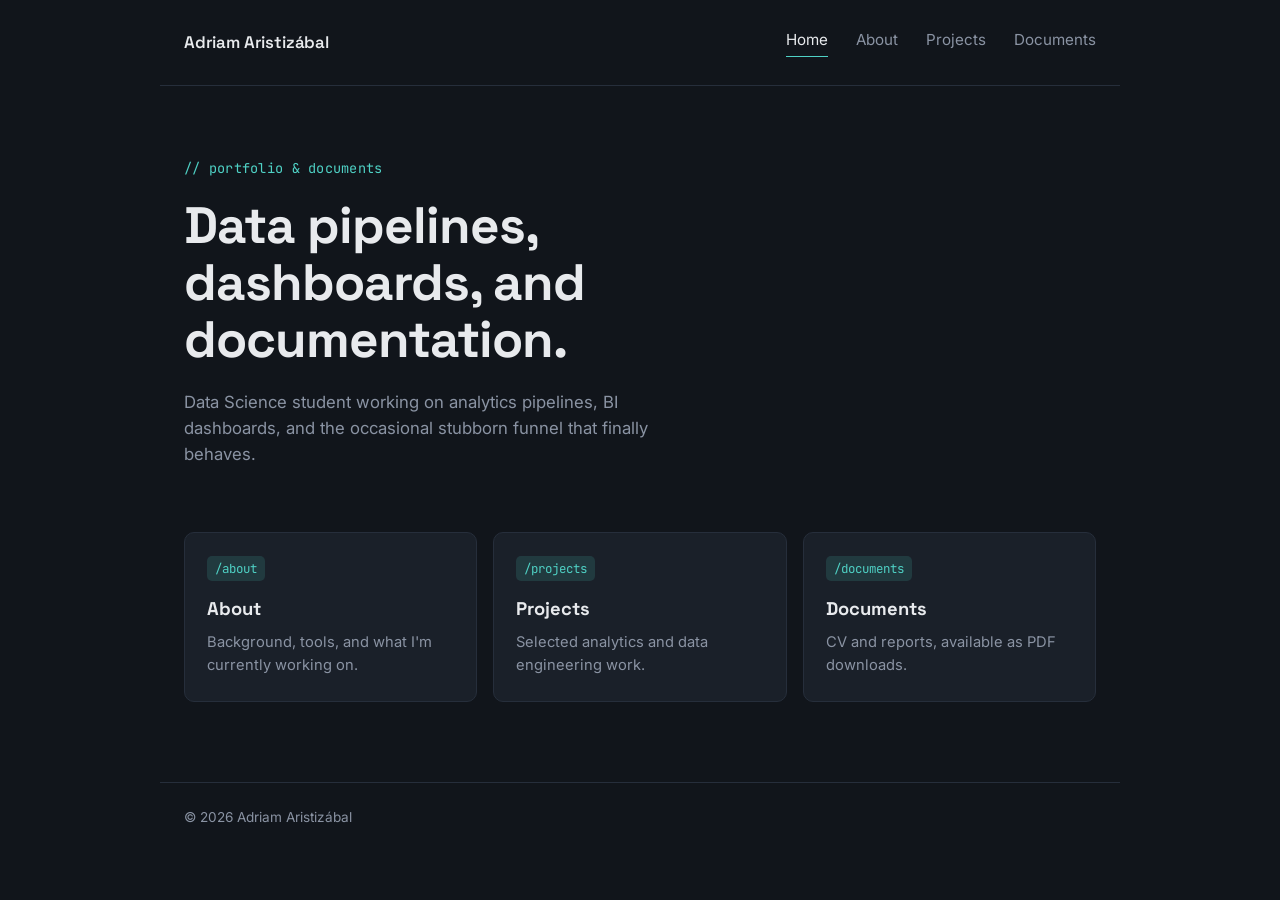
==== index.html @ b163a846 "initial commit" ====
<!doctype html>
<html lang="es">
<head>
  <meta charset="UTF-8">
  <meta name="viewport" content="width=device-width, initial-scale=1.0">
  <title>Adriam Aristizábal — Portafolio</title>
  <meta name="description" content="Portafolio y documentos de Adriam Aristizábal.">
  <link rel="preconnect" href="https://fonts.googleapis.com">
  <link rel="preconnect" href="https://fonts.gstatic.com" crossorigin>
  <link href="https://fonts.googleapis.com/css2?family=Space+Grotesk:wght@500;600;700&family=Inter:wght@400;500;600&family=JetBrains+Mono:wght@400;500&display=swap" rel="stylesheet">
  <link rel="stylesheet" href="style.css">
</head>
<body>

  <header class="site-header">
    <a class="brand" href="index.html">Adriam Aristizábal</a>
    <nav class="nav">
      <a href="index.html" aria-current="page">Home</a>
      <a href="about.html">About</a>
      <a href="projects.html">Projects</a>
      <a href="documents.html">Documents</a>
    </nav>
  </header>

  <main>
    <section class="hero">
      <p class="eyebrow">// portfolio &amp; documents</p>
      <h1>Data pipelines,<br>dashboards, and<br>documentation.</h1>
      <p class="hero-sub">Data Science student working on analytics pipelines, BI dashboards, and the occasional stubborn funnel that finally behaves.</p>
    </section>

    <section class="cards">
      <a class="card" href="about.html">
        <span class="card-path">/about</span>
        <h2>About</h2>
        <p>Background, tools, and what I'm currently working on.</p>
      </a>
      <a class="card" href="projects.html">
        <span class="card-path">/projects</span>
        <h2>Projects</h2>
        <p>Selected analytics and data engineering work.</p>
      </a>
      <a class="card" href="documents.html">
        <span class="card-path">/documents</span>
        <h2>Documents</h2>
        <p>CV and reports, available as PDF downloads.</p>
      </a>
    </section>
  </main>

  <footer class="site-footer">
    <span>&copy; <span id="year"></span> Adriam Aristizábal</span>
  </footer>

  <script>document.getElementById('year').textContent = new Date().getFullYear();</script>
</body>
</html>
---- style.css ----
/* ============================================
   Tokens
   ============================================ */
:root {
  --bg: #11151b;
  --surface: #1a2029;
  --surface-hover: #212a37;
  --border: #262e3b;
  --text: #e8eaed;
  --text-muted: #8a93a3;
  --accent: #4fd1c5;
  --accent-dim: rgba(79, 209, 197, 0.14);

  --font-display: 'Space Grotesk', 'Segoe UI', sans-serif;
  --font-body: 'Inter', 'Segoe UI', sans-serif;
  --font-mono: 'JetBrains Mono', 'Courier New', monospace;
}

* { box-sizing: border-box; }

html { scroll-behavior: smooth; }

body {
  margin: 0;
  background: var(--bg);
  color: var(--text);
  font-family: var(--font-body);
  line-height: 1.55;
  -webkit-font-smoothing: antialiased;
}

a { color: inherit; text-decoration: none; }

img { max-width: 100%; display: block; }

/* ============================================
   Header / Nav
   ============================================ */
.site-header {
  display: flex;
  align-items: center;
  justify-content: space-between;
  max-width: 960px;
  margin: 0 auto;
  padding: 28px 24px;
  border-bottom: 1px solid var(--border);
}

.brand {
  font-family: var(--font-display);
  font-weight: 600;
  font-size: 1.05rem;
  letter-spacing: -0.01em;
}

.nav {
  display: flex;
  gap: 28px;
  font-size: 0.95rem;
}

.nav a {
  color: var(--text-muted);
  transition: color 0.15s ease;
  padding-bottom: 4px;
  border-bottom: 1px solid transparent;
}

.nav a:hover,
.nav a[aria-current="page"] {
  color: var(--text);
  border-bottom-color: var(--accent);
}

/* ============================================
   Main / Hero
   ============================================ */
main {
  max-width: 960px;
  margin: 0 auto;
  padding: 0 24px;
}

.hero {
  padding: 72px 0 48px;
  max-width: 640px;
}

.eyebrow {
  font-family: var(--font-mono);
  color: var(--accent);
  font-size: 0.85rem;
  margin: 0 0 18px;
  letter-spacing: 0.02em;
}

.hero h1 {
  font-family: var(--font-display);
  font-size: clamp(2.2rem, 5vw, 3.2rem);
  line-height: 1.12;
  letter-spacing: -0.02em;
  margin: 0 0 20px;
}

.hero-sub {
  color: var(--text-muted);
  font-size: 1.05rem;
  max-width: 46ch;
}

.page-hero {
  padding: 56px 0 40px;
  max-width: 640px;
}

.page-hero h1 {
  font-family: var(--font-display);
  font-size: clamp(1.9rem, 4vw, 2.5rem);
  letter-spacing: -0.02em;
  margin: 0 0 14px;
}

.page-hero p {
  color: var(--text-muted);
  max-width: 52ch;
}

/* ============================================
   Cards (index nav)
   ============================================ */
.cards {
  display: grid;
  grid-template-columns: repeat(auto-fit, minmax(220px, 1fr));
  gap: 16px;
  padding-bottom: 80px;
}

.card {
  display: block;
  background: var(--surface);
  border: 1px solid var(--border);
  border-radius: 10px;
  padding: 22px 22px 24px;
  transition: background 0.15s ease, border-color 0.15s ease, transform 0.15s ease;
}

.card:hover {
  background: var(--surface-hover);
  border-color: var(--accent);
  transform: translateY(-2px);
}

.card-path {
  display: inline-block;
  font-family: var(--font-mono);
  font-size: 0.78rem;
  color: var(--accent);
  background: var(--accent-dim);
  padding: 3px 8px;
  border-radius: 5px;
  margin-bottom: 14px;
}

.card h2 {
  font-family: var(--font-display);
  font-size: 1.15rem;
  margin: 0 0 8px;
}

.card p {
  color: var(--text-muted);
  font-size: 0.92rem;
  margin: 0;
}

/* ============================================
   About / Projects content
   ============================================ */
.content-block {
  padding-bottom: 80px;
  max-width: 640px;
}

.content-block h2 {
  font-family: var(--font-display);
  font-size: 1.3rem;
  margin: 36px 0 12px;
}

.content-block p {
  color: var(--text-muted);
}

.tag-row {
  display: flex;
  flex-wrap: wrap;
  gap: 8px;
  margin-top: 8px;
}

.tag {
  font-family: var(--font-mono);
  font-size: 0.78rem;
  color: var(--text);
  border: 1px solid var(--border);
  padding: 4px 10px;
  border-radius: 999px;
}

.project-row {
  border: 1px solid var(--border);
  border-radius: 10px;
  padding: 20px 22px;
  margin-bottom: 14px;
  background: var(--surface);
}

.project-row h3 {
  font-family: var(--font-display);
  font-size: 1.05rem;
  margin: 0 0 8px;
}

.project-row p {
  color: var(--text-muted);
  font-size: 0.92rem;
  margin: 0;
}

/* ============================================
   Documents (PDF list)
   ============================================ */
.doc-list {
  padding-bottom: 80px;
  max-width: 640px;
}

.doc-row {
  display: flex;
  align-items: center;
  gap: 16px;
  padding: 16px 4px;
  border-bottom: 1px solid var(--border);
}

.doc-icon {
  font-family: var(--font-mono);
  font-size: 0.72rem;
  color: var(--accent);
  background: var(--accent-dim);
  padding: 4px 7px;
  border-radius: 5px;
  flex-shrink: 0;
}

.doc-info {
  flex: 1;
  min-width: 0;
}

.doc-name {
  display: block;
  font-size: 0.98rem;
}

.doc-meta {
  display: block;
  font-family: var(--font-mono);
  font-size: 0.78rem;
  color: var(--text-muted);
  margin-top: 2px;
}

.doc-download {
  font-size: 0.88rem;
  color: var(--bg);
  background: var(--accent);
  padding: 7px 14px;
  border-radius: 6px;
  font-weight: 500;
  transition: opacity 0.15s ease;
  flex-shrink: 0;
}

.doc-download:hover { opacity: 0.85; }

.doc-note {
  font-family: var(--font-mono);
  font-size: 0.82rem;
  color: var(--text-muted);
  border: 1px dashed var(--border);
  border-radius: 8px;
  padding: 14px 16px;
  margin-top: 24px;
}

/* ============================================
   Footer
   ============================================ */
.site-footer {
  max-width: 960px;
  margin: 0 auto;
  padding: 24px 24px 40px;
  color: var(--text-muted);
  font-size: 0.85rem;
  border-top: 1px solid var(--border);
}

/* ============================================
   Accessibility / motion
   ============================================ */
a:focus-visible,
button:focus-visible {
  outline: 2px solid var(--accent);
  outline-offset: 2px;
}

@media (prefers-reduced-motion: reduce) {
  * { transition: none !important; }
  html { scroll-behavior: auto; }
}

@media (max-width: 640px) {
  .site-header { flex-direction: column; align-items: flex-start; gap: 14px; }
  .nav { gap: 20px; }
  .doc-row { flex-wrap: wrap; }
}
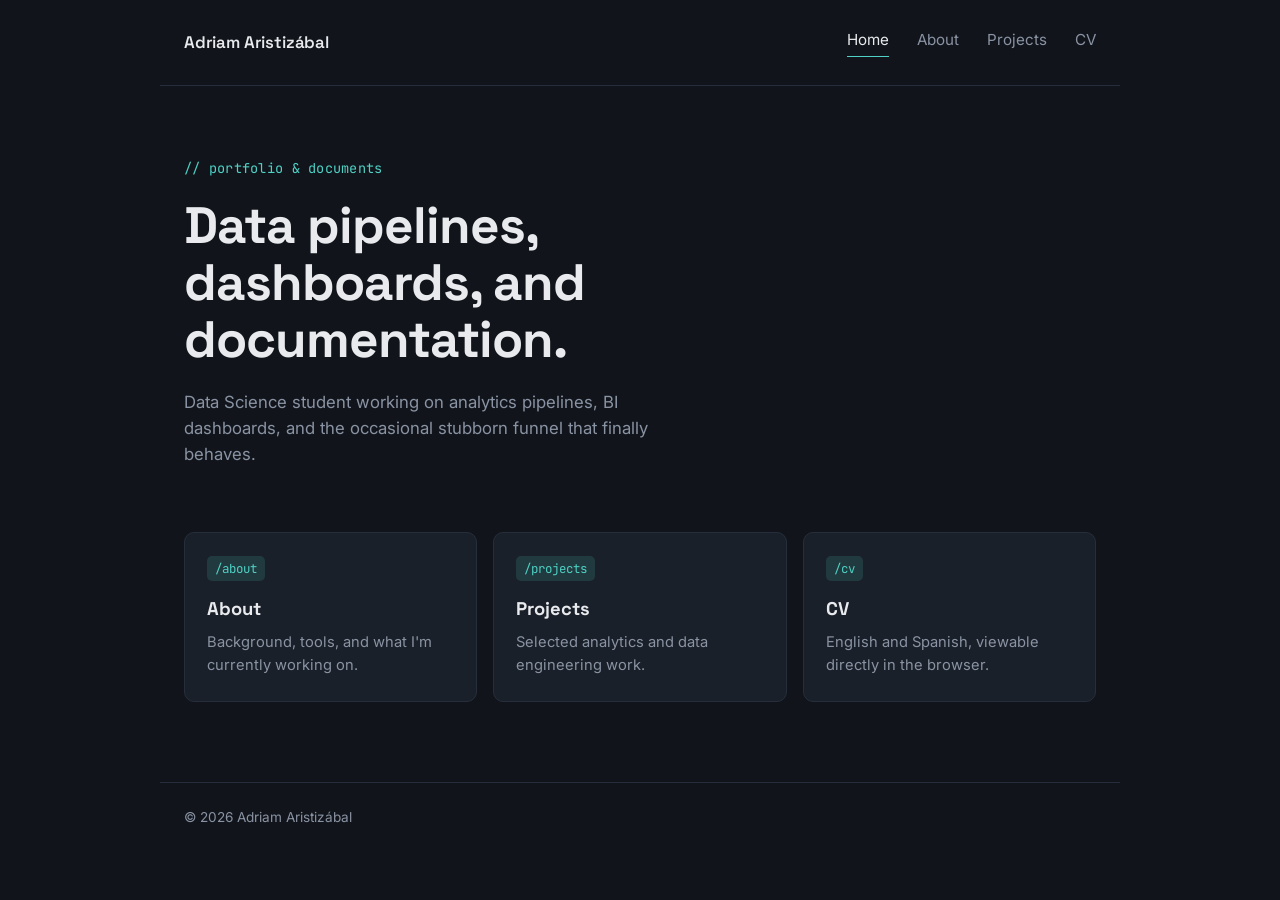
==== commit fa2bc71d: "fix to the pdf section and about" ====
--- a/index.html
+++ b/index.html
@@ -18,7 +18,7 @@
       <a href="index.html" aria-current="page">Home</a>
       <a href="about.html">About</a>
       <a href="projects.html">Projects</a>
-      <a href="documents.html">Documents</a>
+      <a href="documents.html">CV</a>
     </nav>
   </header>
 
@@ -41,9 +41,9 @@
         <p>Selected analytics and data engineering work.</p>
       </a>
       <a class="card" href="documents.html">
-        <span class="card-path">/documents</span>
-        <h2>Documents</h2>
-        <p>CV and reports, available as PDF downloads.</p>
+        <span class="card-path">/cv</span>
+        <h2>CV</h2>
+        <p>English and Spanish, viewable directly in the browser.</p>
       </a>
     </section>
   </main>
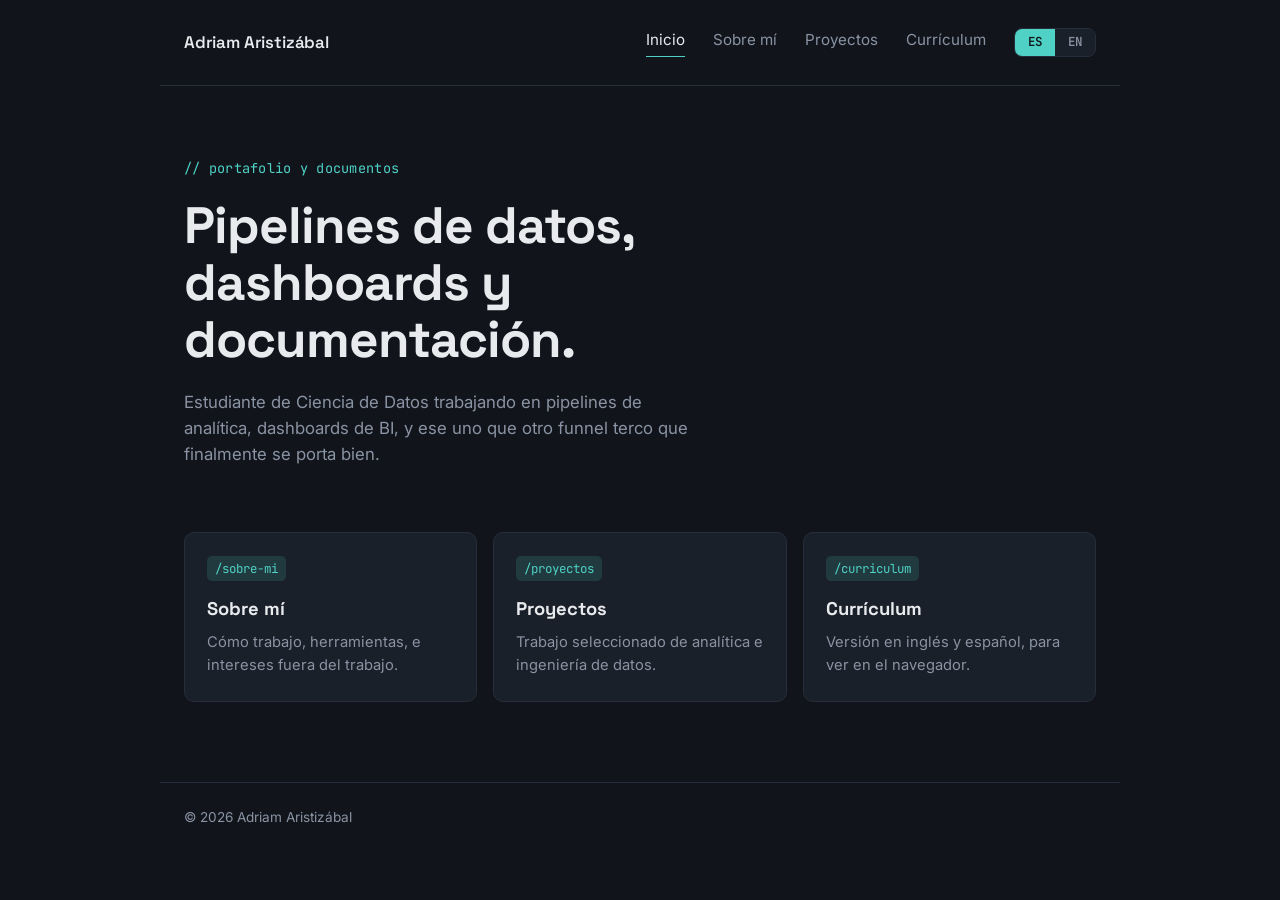
==== commit 54cb6cc7: "actualizacion general" ====
--- a/index.html
+++ b/index.html
@@ -14,36 +14,42 @@
 
   <header class="site-header">
     <a class="brand" href="index.html">Adriam Aristizábal</a>
-    <nav class="nav">
-      <a href="index.html" aria-current="page">Home</a>
-      <a href="about.html">About</a>
-      <a href="projects.html">Projects</a>
-      <a href="documents.html">CV</a>
-    </nav>
+    <div class="header-right">
+      <nav class="nav">
+        <a href="index.html" aria-current="page">Inicio</a>
+        <a href="about.html">Sobre mí</a>
+        <a href="projects.html">Proyectos</a>
+        <a href="documents.html">Currículum</a>
+      </nav>
+      <div class="lang-switch">
+        <span class="lang-current">ES</span>
+        <a class="lang-option" href="en/index.html">EN</a>
+      </div>
+    </div>
   </header>
 
   <main>
     <section class="hero">
-      <p class="eyebrow">// portfolio &amp; documents</p>
-      <h1>Data pipelines,<br>dashboards, and<br>documentation.</h1>
-      <p class="hero-sub">Data Science student working on analytics pipelines, BI dashboards, and the occasional stubborn funnel that finally behaves.</p>
+      <p class="eyebrow">// portafolio y documentos</p>
+      <h1>Pipelines de datos,<br>dashboards y<br>documentación.</h1>
+      <p class="hero-sub">Estudiante de Ciencia de Datos trabajando en pipelines de analítica, dashboards de BI, y ese uno que otro funnel terco que finalmente se porta bien.</p>
     </section>
 
     <section class="cards">
       <a class="card" href="about.html">
-        <span class="card-path">/about</span>
-        <h2>About</h2>
-        <p>Background, tools, and what I'm currently working on.</p>
+        <span class="card-path">/sobre-mi</span>
+        <h2>Sobre mí</h2>
+        <p>Cómo trabajo, herramientas, e intereses fuera del trabajo.</p>
       </a>
       <a class="card" href="projects.html">
-        <span class="card-path">/projects</span>
-        <h2>Projects</h2>
-        <p>Selected analytics and data engineering work.</p>
+        <span class="card-path">/proyectos</span>
+        <h2>Proyectos</h2>
+        <p>Trabajo seleccionado de analítica e ingeniería de datos.</p>
       </a>
       <a class="card" href="documents.html">
-        <span class="card-path">/cv</span>
-        <h2>CV</h2>
-        <p>English and Spanish, viewable directly in the browser.</p>
+        <span class="card-path">/curriculum</span>
+        <h2>Currículum</h2>
+        <p>Versión en inglés y español, para ver en el navegador.</p>
       </a>
     </section>
   </main>
--- a/style.css
+++ b/style.css
@@ -72,6 +72,46 @@
   border-bottom-color: var(--accent);
 }
 
+.header-right {
+  display: flex;
+  align-items: center;
+  gap: 28px;
+}
+
+.lang-switch {
+  display: flex;
+  align-items: center;
+  border: 1px solid var(--border);
+  border-radius: 8px;
+  overflow: hidden;
+  font-family: var(--font-mono);
+  font-size: 0.78rem;
+  font-weight: 600;
+  flex-shrink: 0;
+}
+
+.lang-switch span,
+.lang-switch a {
+  padding: 7px 13px;
+  line-height: 1;
+}
+
+.lang-current {
+  background: var(--accent);
+  color: var(--bg);
+}
+
+.lang-option {
+  color: var(--text-muted);
+  background: var(--surface);
+  transition: color 0.15s ease, background 0.15s ease;
+}
+
+.lang-option:hover {
+  color: var(--text);
+  background: var(--surface-hover);
+}
+
 /* ============================================
    Main / Hero
    ============================================ */
@@ -224,7 +264,49 @@
 .project-row p {
   color: var(--text-muted);
   font-size: 0.92rem;
-  margin: 0;
+  margin: 0 0 14px;
+}
+
+/* ============================================
+   Embedded PDF viewer
+   ============================================ */
+.pdf-embed {
+  border: 1px solid var(--border);
+  border-radius: 10px;
+  overflow: hidden;
+  background: var(--surface);
+  margin-bottom: 14px;
+}
+
+.pdf-embed-bar {
+  display: flex;
+  justify-content: space-between;
+  align-items: center;
+  gap: 12px;
+  padding: 10px 14px;
+  border-bottom: 1px solid var(--border);
+  font-family: var(--font-mono);
+  font-size: 0.78rem;
+  color: var(--text-muted);
+}
+
+.pdf-embed-bar span {
+  overflow: hidden;
+  text-overflow: ellipsis;
+  white-space: nowrap;
+}
+
+.pdf-embed-bar a {
+  flex-shrink: 0;
+}
+
+.pdf-embed iframe {
+  width: 100%;
+  height: 70vh;
+  max-height: 850px;
+  border: none;
+  display: block;
+  background: #ffffff;
 }
 
 /* ============================================
@@ -322,6 +404,7 @@
 
 @media (max-width: 640px) {
   .site-header { flex-direction: column; align-items: flex-start; gap: 14px; }
+  .header-right { flex-wrap: wrap; gap: 16px; }
   .nav { gap: 20px; }
   .doc-row { flex-wrap: wrap; }
 }
